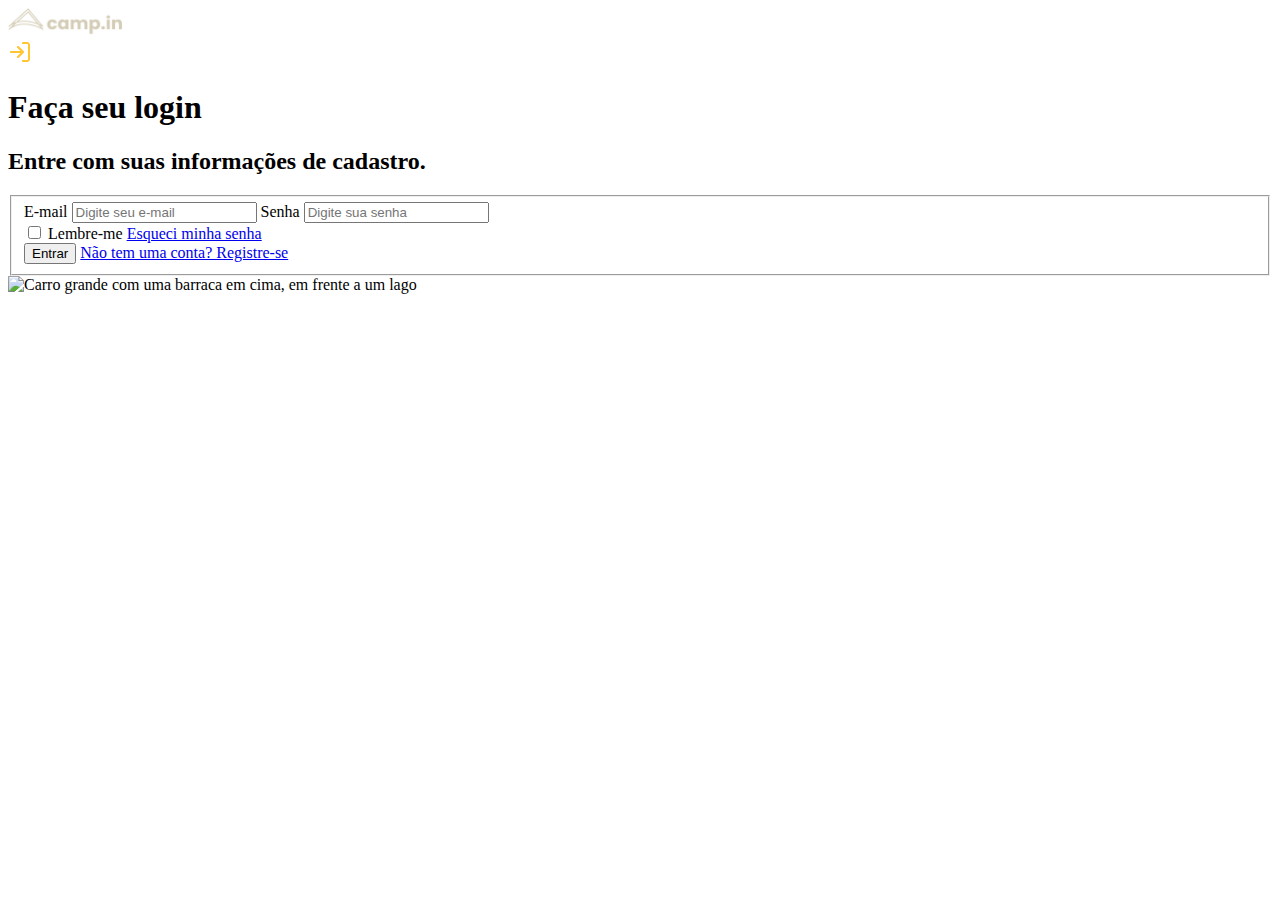
==== login-form-css/index.html @ cd5faf5b "Dimensão do form." ====
<!DOCTYPE html>
<html lang="pt-BR">

<head>
  <meta charset="UTF-8">
  <meta http-equiv="X-UA-Compatible" content="IE=edge">
  <meta name="viewport" content="width=device-width, initial-scale=1.0">
  <link rel="preconnect" href="https://fonts.googleapis.com">
  <link rel="preconnect" href="https://fonts.gstatic.com" crossorigin>
  <link href="https://fonts.googleapis.com/css2?family=Poppins:wght@500;600&family=Roboto:wght@400;500&display=swap"
    rel="stylesheet">
  <link rel="stylesheet" href="style.css">
  <title>Formulário Camp</title>
</head>

<body>

  <main>

    <section>
      <div class="icon">
        <img src="img/logo.png" alt="" width="115px" height="28px">
      </div>

      <div class="container-form">

        <form class="form">
          <div class="header">

            <div class="logo-in">
              <img src="img/log-in.png"  width="24px" height="24px" alt="Seta para direita">
              <h1>Faça seu login</h1>
            </div>

          </div>
          <h2>Entre com suas informações de cadastro.</h2>
          <fieldset>
            <label class="label-email"><span class="required">E-mail</span>
                <input type="email" maxlength="30" name="email" placeholder="Digite seu e-mail" tabindex="1" required />
            </label>

            <label class="label-password"><span class="required">Senha</span>
              <input type="password" maxlength="16" name="password" placeholder="Digite sua senha" tabindex="2" required />
            </label>

            <div class="container-checkbox">
              <input type="checkbox" name="subscribe" id="subscribe">
            <label for="subscribe">Lembre-me</label>
            <span class="change-password"><a href="#">Esqueci minha senha</a></span>
            </div>

            <button class="button" type="submit">Entrar</button>

            <span class="register"><a href="#">Não tem uma conta? Registre-se</a></span>
          </fieldset>
        </form>

      </div>
    </section>

    <section>
      <div class="container-img"><img src="./side-image.png" class="img-car"
          alt="Carro grande com uma barraca em cima, em frente a um lago">
      </div>
    </section>
  </main>
</body>

</html>
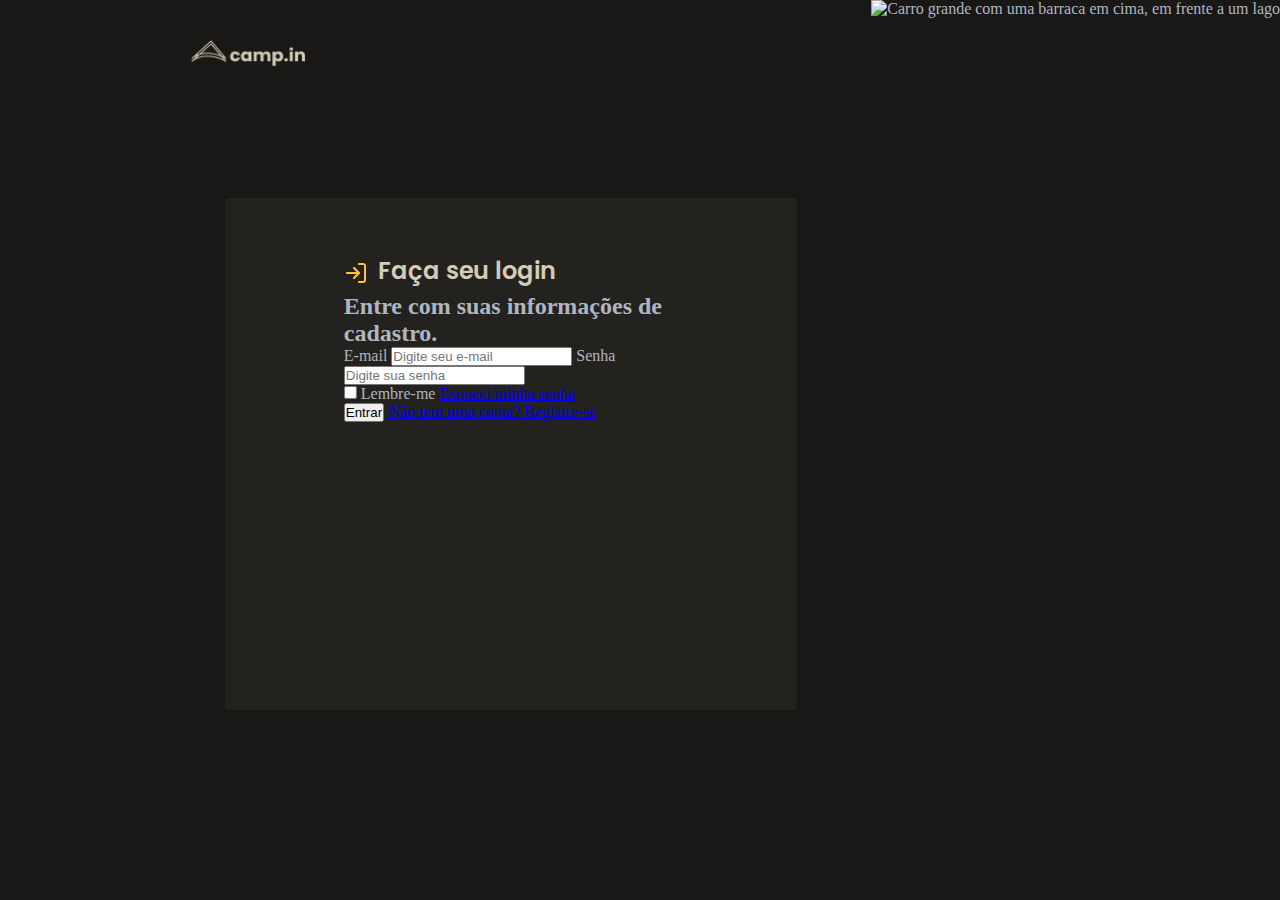
==== commit b8fdd386: "Ajuste no caminho do css." ====
--- a/login-form-css/index.html
+++ b/login-form-css/index.html
@@ -9,7 +9,7 @@
   <link rel="preconnect" href="https://fonts.gstatic.com" crossorigin>
   <link href="https://fonts.googleapis.com/css2?family=Poppins:wght@500;600&family=Roboto:wght@400;500&display=swap"
     rel="stylesheet">
-  <link rel="stylesheet" href="style.css">
+  <link rel="stylesheet" href="css/style.css">
   <title>Formulário Camp</title>
 </head>
 
--- a/login-form-css/css/style.css
+++ b/login-form-css/css/style.css
@@ -0,0 +1,68 @@
+:root {
+  --text-base: #afb6c2;
+  --text-title: #d4ccb6;
+  --background: #191816;
+  --form-background: #24221f;
+  --primary-color: #ffc632;
+}
+
+* {
+  margin: 0;
+  padding: 0;
+  box-sizing: border-box;
+}
+
+body {
+  background-color: var(--background);
+}
+
+main {
+  max-height: 900px;
+  display: flex;
+  flex-direction: row;
+  flex-wrap: nowrap;
+  justify-content: flex-end;
+  color: var(--text-base);
+}
+
+.icon {
+  margin: 40px 565px 126px 40px;
+}
+
+.container-form {
+  display: flex;
+  flex-direction: column;
+	flex-wrap: nowrap;
+	align-items: center;
+  justify-content: flex-start;
+  width: 572px;
+  height: 512px;
+  margin: 0 74px 194px 74px;
+  padding: 55px;
+  background-color: var(--form-background);
+  border-radius: 4px;
+}
+
+.form {
+  width: 335px;
+	height: 400px;
+}
+
+.logo-in {
+  display: flex;
+  flex-direction: row;
+  align-items: center;
+}
+
+fieldset {
+  border: none;
+}
+
+h1 {
+  font-family: 'Poppins', sans-serif;
+  font-weight: 600;
+  color: var(--text-title);
+  font-size: 24px;
+  margin-bottom: 5px;
+  margin-left: 10px;
+}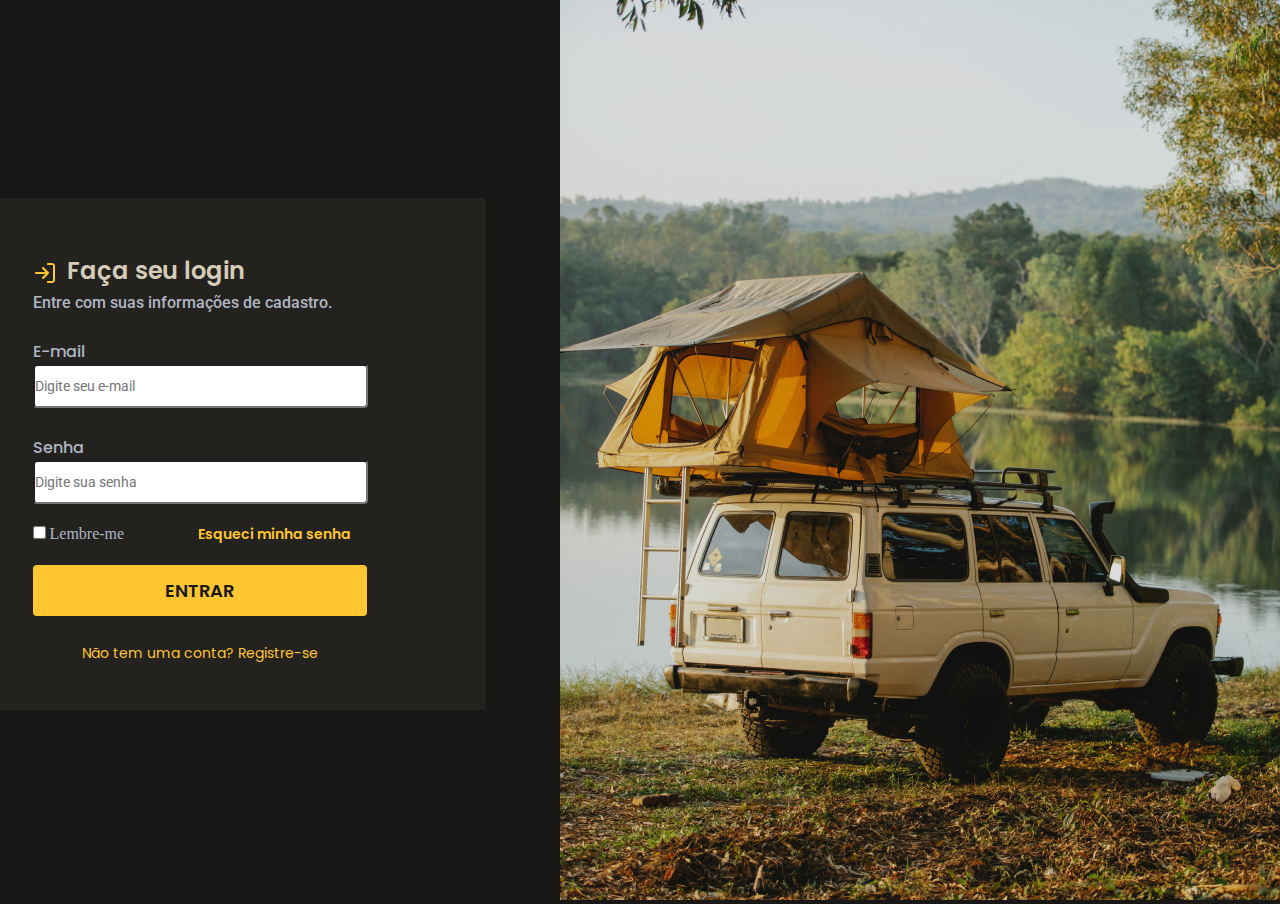
==== commit d7a8fccf: "Adicionado a imagem do carro no site." ====
--- a/login-form-css/index.html
+++ b/login-form-css/index.html
@@ -59,7 +59,7 @@
     </section>
 
     <section>
-      <div class="container-img"><img src="./side-image.png" class="img-car"
+      <div class="container-img"><img src="img/side-image.png" class="img-car"
           alt="Carro grande com uma barraca em cima, em frente a um lago">
       </div>
     </section>
--- a/login-form-css/css/style.css
+++ b/login-form-css/css/style.css
@@ -65,4 +65,74 @@
   font-size: 24px;
   margin-bottom: 5px;
   margin-left: 10px;
+}
+
+h2 {
+  font-size: 16px;
+  font-family: 'Roboto', sans-serif;
+  font-weight: 500;
+}
+
+.label-email,
+.label-password {
+  font-family: 'Poppins', sans-serif;
+  font-weight: 500;
+  font-size: 16px;
+}
+
+.label-email input,
+.label-password input 
+{
+  height: 44px;
+  font-family: 'Roboto', sans-serif;
+  font-weight: 400;
+  font-size: 14px;
+  border-radius: 4px;
+}
+
+.label-email,
+.label-password,
+.register
+{
+  display: flex;
+  flex-direction: column;
+  margin: 27px 0 20px;
+}
+
+.button {
+  font-family: 'Poppins', sans-serif;
+  font-weight: 600;
+  font-size: 18px;
+  text-align: center;
+  text-transform: uppercase;
+  position: relative;
+  width: 334px;
+  height: 51px;
+  margin-top: 20px;
+  display: flex;
+  justify-content: center;
+  align-items: center;
+  cursor: pointer;
+  background-color: var(--primary-color);
+  color: var(--background);
+  border: none;
+  border-radius: 4px;
+}
+
+.change-password a{
+  margin-left: 70px;
+  font-family: 'Poppins', sans-serif;
+  font-weight: 600;
+  font-size: 14px;
+  text-decoration: none;
+  color: var(--primary-color);
+}
+
+.register a {
+  font-family: 'Poppins', sans-serif;
+  font-weight: 400;
+  font-size: 14px;
+  text-decoration: none;
+  text-align: center;
+  color: var(--primary-color);
 }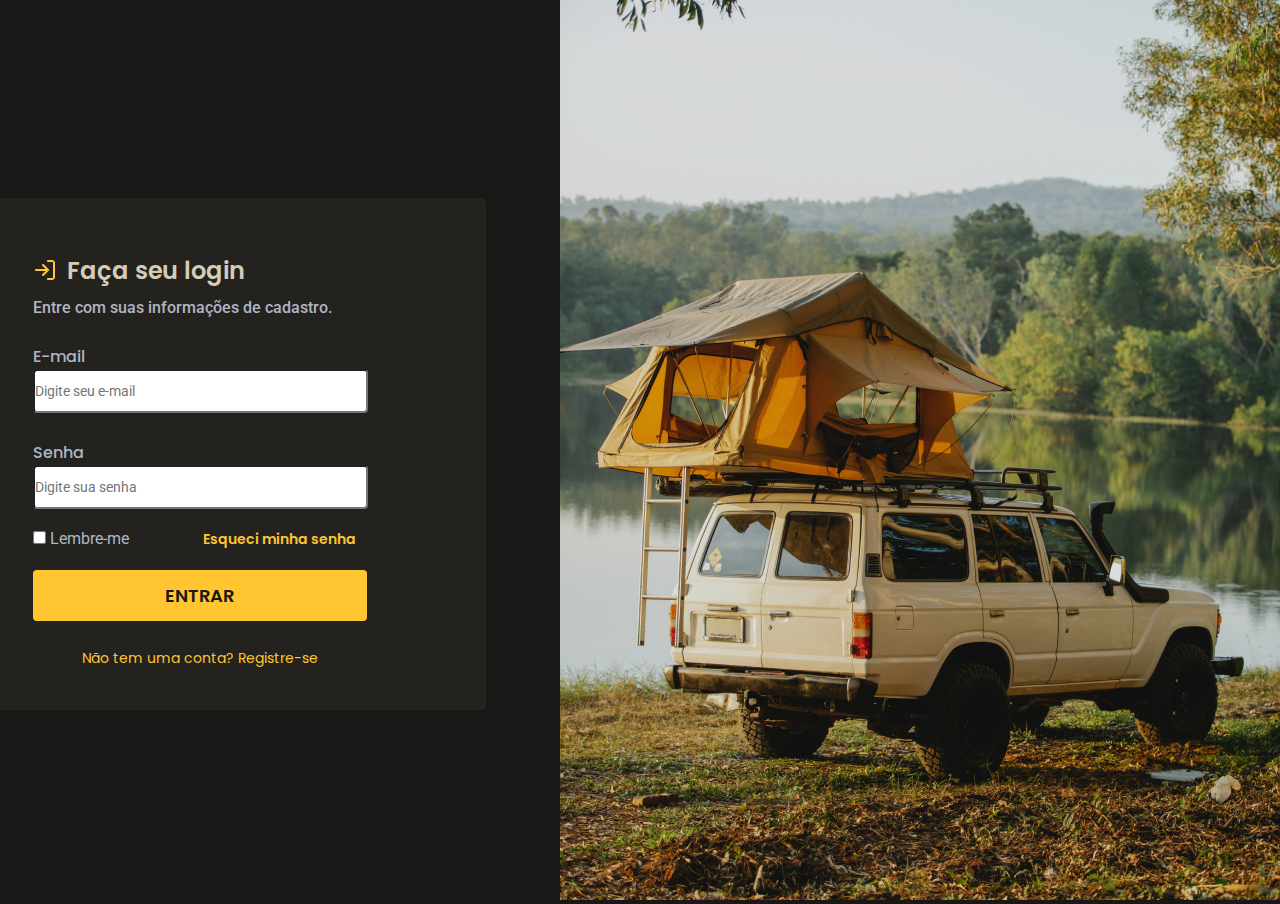
==== commit 7625b3fd: "Ajuste de posicionamento do logo-in." ====
--- a/login-form-css/index.html
+++ b/login-form-css/index.html
@@ -19,7 +19,7 @@
 
     <section>
       <div class="icon">
-        <img src="img/logo.png" alt="" width="115px" height="28px">
+        <img src="img/logo.png" alt="logo" width="115px" height="28px">
       </div>
 
       <div class="container-form">
--- a/login-form-css/css/style.css
+++ b/login-form-css/css/style.css
@@ -48,10 +48,10 @@
 	height: 400px;
 }
 
-.logo-in {
-  display: flex;
-  flex-direction: row;
-  align-items: center;
+.logo-in img{
+  margin-right: 10px;
+  margin-top: 5px;
+  float: left;
 }
 
 fieldset {
@@ -63,7 +63,7 @@
   font-weight: 600;
   color: var(--text-title);
   font-size: 24px;
-  margin-bottom: 5px;
+  margin-bottom: 10px;
   margin-left: 10px;
 }
 
@@ -99,6 +99,20 @@
   margin: 27px 0 20px;
 }
 
+.container-checkbox label{
+  font-family: 'Roboto', sans-serif;
+  font-weight: 400;
+  font-size: 16px;
+}
+
+.change-password a{
+  margin-left: 70px;
+  font-family: 'Poppins', sans-serif;
+  font-weight: 600;
+  font-size: 14px;
+  text-decoration: none;
+  color: var(--primary-color);
+}
 .button {
   font-family: 'Poppins', sans-serif;
   font-weight: 600;
@@ -119,15 +133,6 @@
   border-radius: 4px;
 }
 
-.change-password a{
-  margin-left: 70px;
-  font-family: 'Poppins', sans-serif;
-  font-weight: 600;
-  font-size: 14px;
-  text-decoration: none;
-  color: var(--primary-color);
-}
-
 .register a {
   font-family: 'Poppins', sans-serif;
   font-weight: 400;
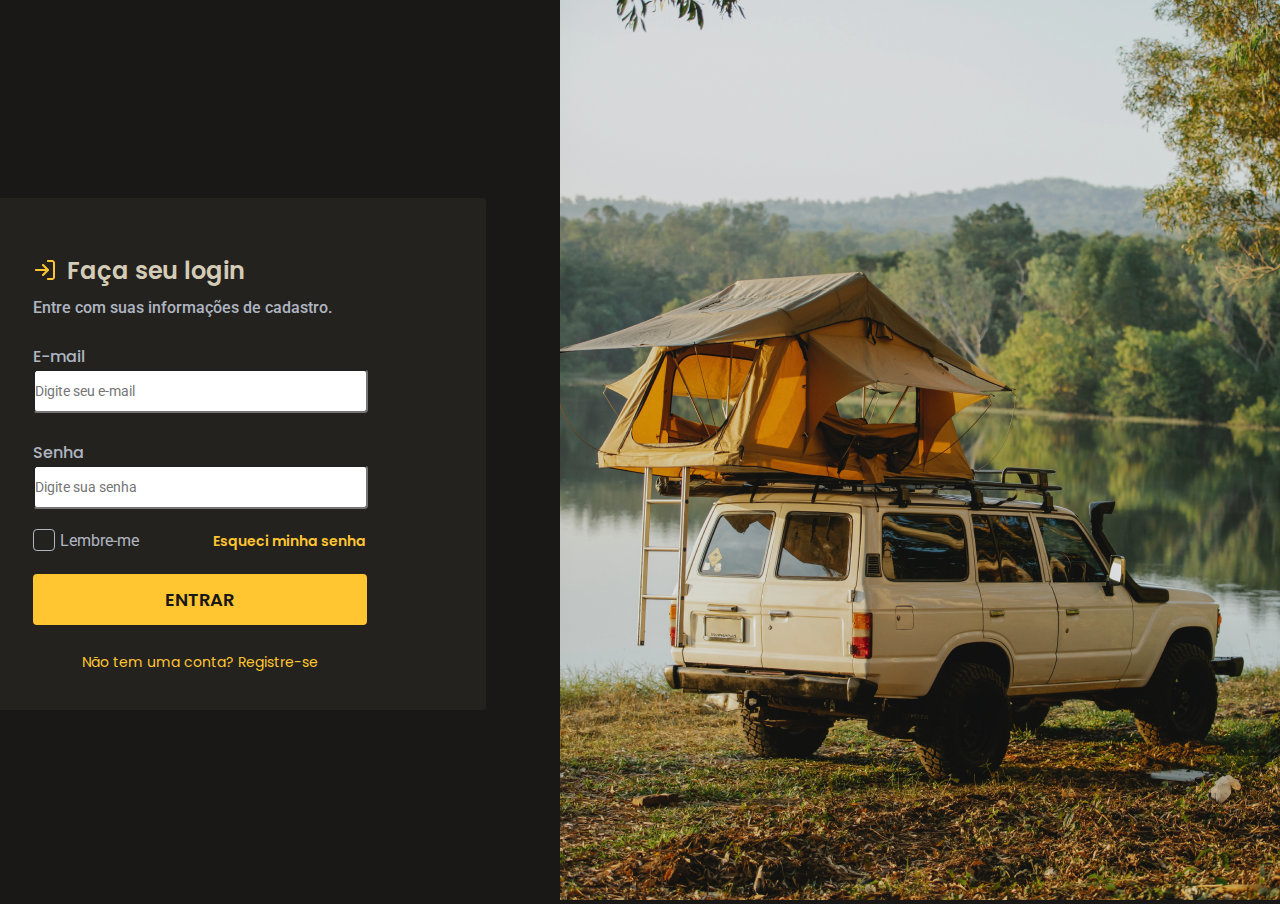
==== commit 136b4e63: "Adicionado estilo ao checkbox." ====
--- a/login-form-css/index.html
+++ b/login-form-css/index.html
@@ -45,8 +45,8 @@
 
             <div class="container-checkbox">
               <input type="checkbox" name="subscribe" id="subscribe">
-            <label for="subscribe">Lembre-me</label>
-            <span class="change-password"><a href="#">Esqueci minha senha</a></span>
+              <label for="subscribe">Lembre-me</label>
+              <span class="change-password"><a href="#">Esqueci minha senha</a></span>
             </div>
 
             <button class="button" type="submit">Entrar</button>
--- a/login-form-css/css/style.css
+++ b/login-form-css/css/style.css
@@ -99,6 +99,27 @@
   margin: 27px 0 20px;
 }
 
+.container-checkbox input {
+  display: none;
+}
+
+.container-checkbox input + label:before {
+  content: '';
+  width: 20px;
+  height: 20px;
+  border-radius: 4px;
+  background-color: transparent;
+  border: 1px solid var(--text-base);
+  display: inline-block;
+  vertical-align: middle;
+  margin-right: 5px;
+  margin-bottom: 3px;
+}
+
+.container-checkbox input:checked + label:before {
+  background-image: url("../img/check.png");
+  background-color: var(--primary-color);
+}
 .container-checkbox label{
   font-family: 'Roboto', sans-serif;
   font-weight: 400;
@@ -113,6 +134,7 @@
   text-decoration: none;
   color: var(--primary-color);
 }
+
 .button {
   font-family: 'Poppins', sans-serif;
   font-weight: 600;
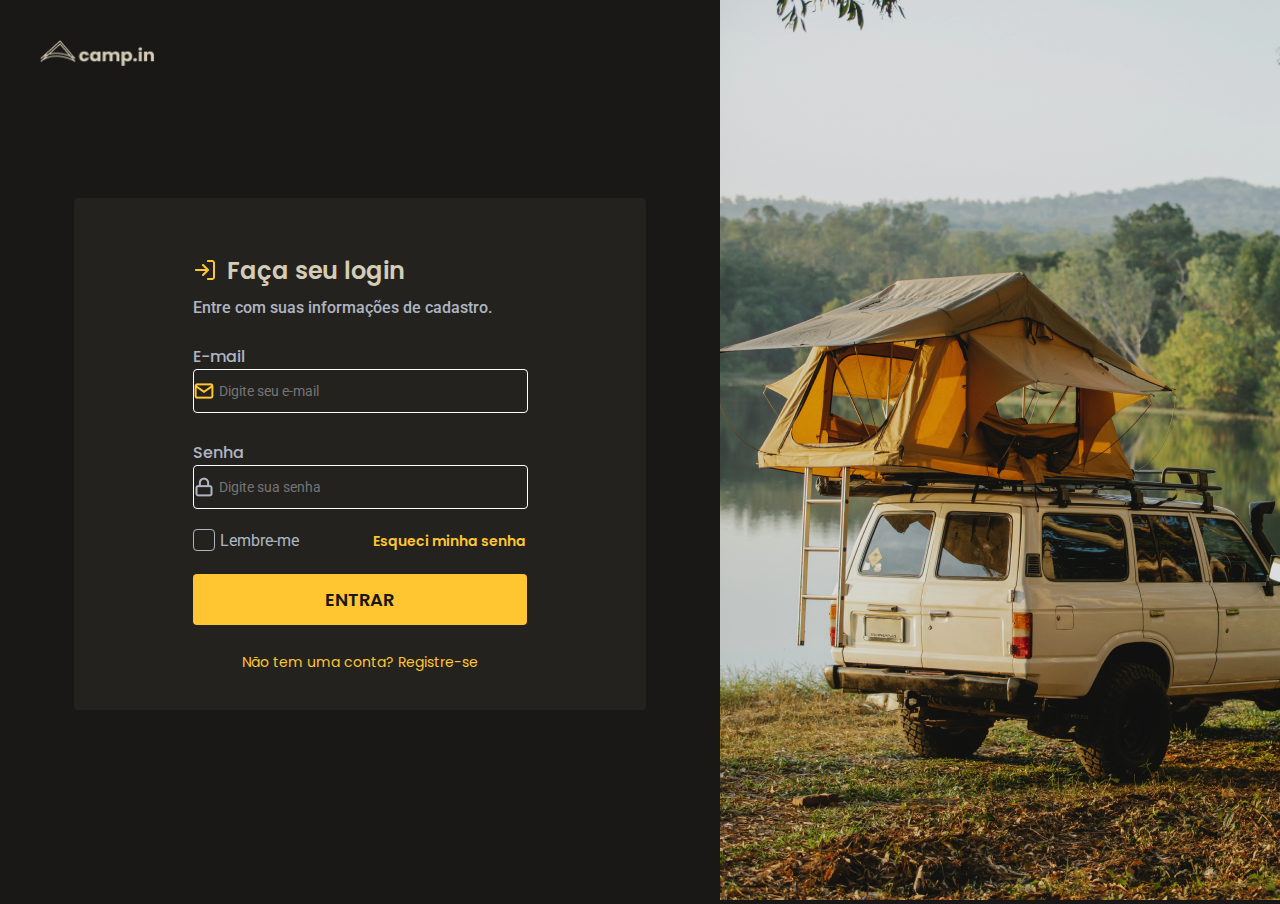
==== commit 35480895: "Adicionado icones nos inputs." ====
--- a/login-form-css/index.html
+++ b/login-form-css/index.html
@@ -35,12 +35,13 @@
           </div>
           <h2>Entre com suas informações de cadastro.</h2>
           <fieldset>
+
             <label class="label-email"><span class="required">E-mail</span>
-                <input type="email" maxlength="30" name="email" placeholder="Digite seu e-mail" tabindex="1" required />
+                <input class="icon-email"type="email" maxlength="30" name="email" placeholder="Digite seu e-mail" tabindex="1" required />
             </label>
 
             <label class="label-password"><span class="required">Senha</span>
-              <input type="password" maxlength="16" name="password" placeholder="Digite sua senha" tabindex="2" required />
+              <input class="icon-password" type="password" maxlength="16" name="password" placeholder="Digite sua senha" tabindex="2" required />
             </label>
 
             <div class="container-checkbox">
@@ -50,8 +51,8 @@
             </div>
 
             <button class="button" type="submit">Entrar</button>
+            <span class="register"><a href="#">Não tem uma conta? Registre-se</a></span>
 
-            <span class="register"><a href="#">Não tem uma conta? Registre-se</a></span>
           </fieldset>
         </form>
 
--- a/login-form-css/css/style.css
+++ b/login-form-css/css/style.css
@@ -17,10 +17,11 @@
 }
 
 main {
+  min-width: 1440px;
   max-height: 900px;
   display: flex;
   flex-direction: row;
-  flex-wrap: nowrap;
+  flex-wrap: wrap;
   justify-content: flex-end;
   color: var(--text-base);
 }
@@ -54,10 +55,6 @@
   float: left;
 }
 
-fieldset {
-  border: none;
-}
-
 h1 {
   font-family: 'Poppins', sans-serif;
   font-weight: 600;
@@ -71,6 +68,10 @@
   font-size: 16px;
   font-family: 'Roboto', sans-serif;
   font-weight: 500;
+}
+
+fieldset {
+  border: none;
 }
 
 .label-email,
@@ -99,6 +100,26 @@
   margin: 27px 0 20px;
 }
 
+.icon-email {
+  background: url(../img/mail.png) no-repeat left ;
+  padding: 20px;
+  background-color: none;
+  border: 1px solid#fff;
+  border-radius: 4px;
+}
+
+.icon-email::placeholder,
+.icon-password::placeholder {
+  padding: 5px;
+}
+.icon-password {
+  background: url(../img/lock.png) no-repeat left;
+  padding: 20px;
+  background-color: none;
+  border: 1px solid#fff;
+  border-radius: 4px;
+}
+
 .container-checkbox input {
   display: none;
 }
@@ -114,6 +135,7 @@
   vertical-align: middle;
   margin-right: 5px;
   margin-bottom: 3px;
+  cursor: pointer;
 }
 
 .container-checkbox input:checked + label:before {
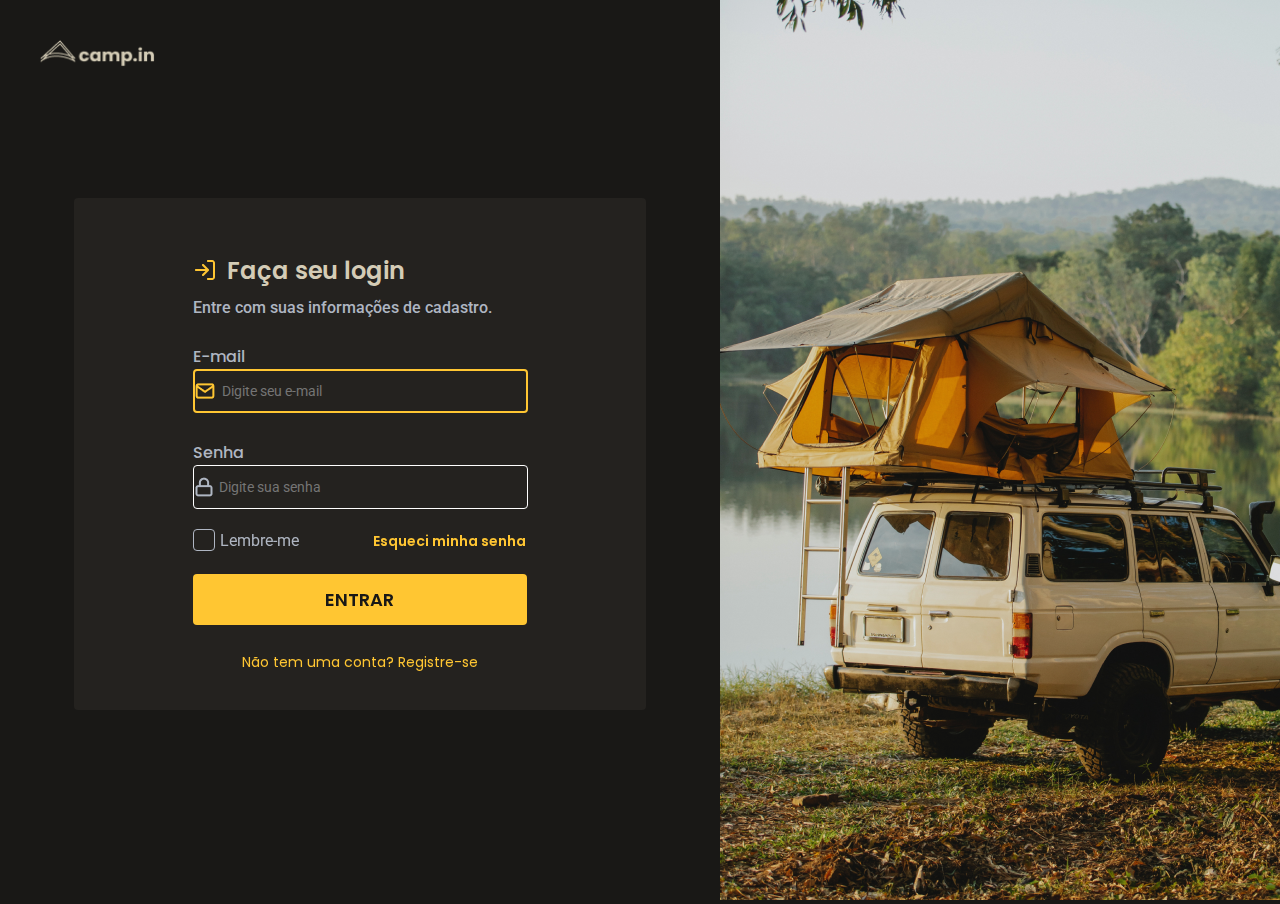
==== commit 9ec822de: "Ajuste no tabindex e estilo do input em focus." ====
--- a/login-form-css/index.html
+++ b/login-form-css/index.html
@@ -5,6 +5,7 @@
   <meta charset="UTF-8">
   <meta http-equiv="X-UA-Compatible" content="IE=edge">
   <meta name="viewport" content="width=device-width, initial-scale=1.0">
+  <meta name="description" content="Formulário de login. Empresa de acampamento">
   <link rel="preconnect" href="https://fonts.googleapis.com">
   <link rel="preconnect" href="https://fonts.gstatic.com" crossorigin>
   <link href="https://fonts.googleapis.com/css2?family=Poppins:wght@500;600&family=Roboto:wght@400;500&display=swap"
@@ -37,11 +38,11 @@
           <fieldset>
 
             <label class="label-email"><span class="required">E-mail</span>
-                <input class="icon-email"type="email" maxlength="30" name="email" placeholder="Digite seu e-mail" tabindex="1" required />
+                <input class="icon-email"type="email" maxlength="30" name="email" placeholder="Digite seu e-mail" tabindex="0" autofocus required />
             </label>
 
             <label class="label-password"><span class="required">Senha</span>
-              <input class="icon-password" type="password" maxlength="16" name="password" placeholder="Digite sua senha" tabindex="2" required />
+              <input class="icon-password" type="password" maxlength="16" name="password" placeholder="Digite sua senha" required />
             </label>
 
             <div class="container-checkbox">
--- a/login-form-css/css/style.css
+++ b/login-form-css/css/style.css
@@ -72,6 +72,17 @@
 
 fieldset {
   border: none;
+}
+
+input {
+  color: var(--text-base);
+  outline: none;
+  padding: 0 22px;
+}
+input:focus {
+  color: var(--text-base);
+  border: 2px solid var(--primary-color);
+  padding: 0 22px;
 }
 
 .label-email,
